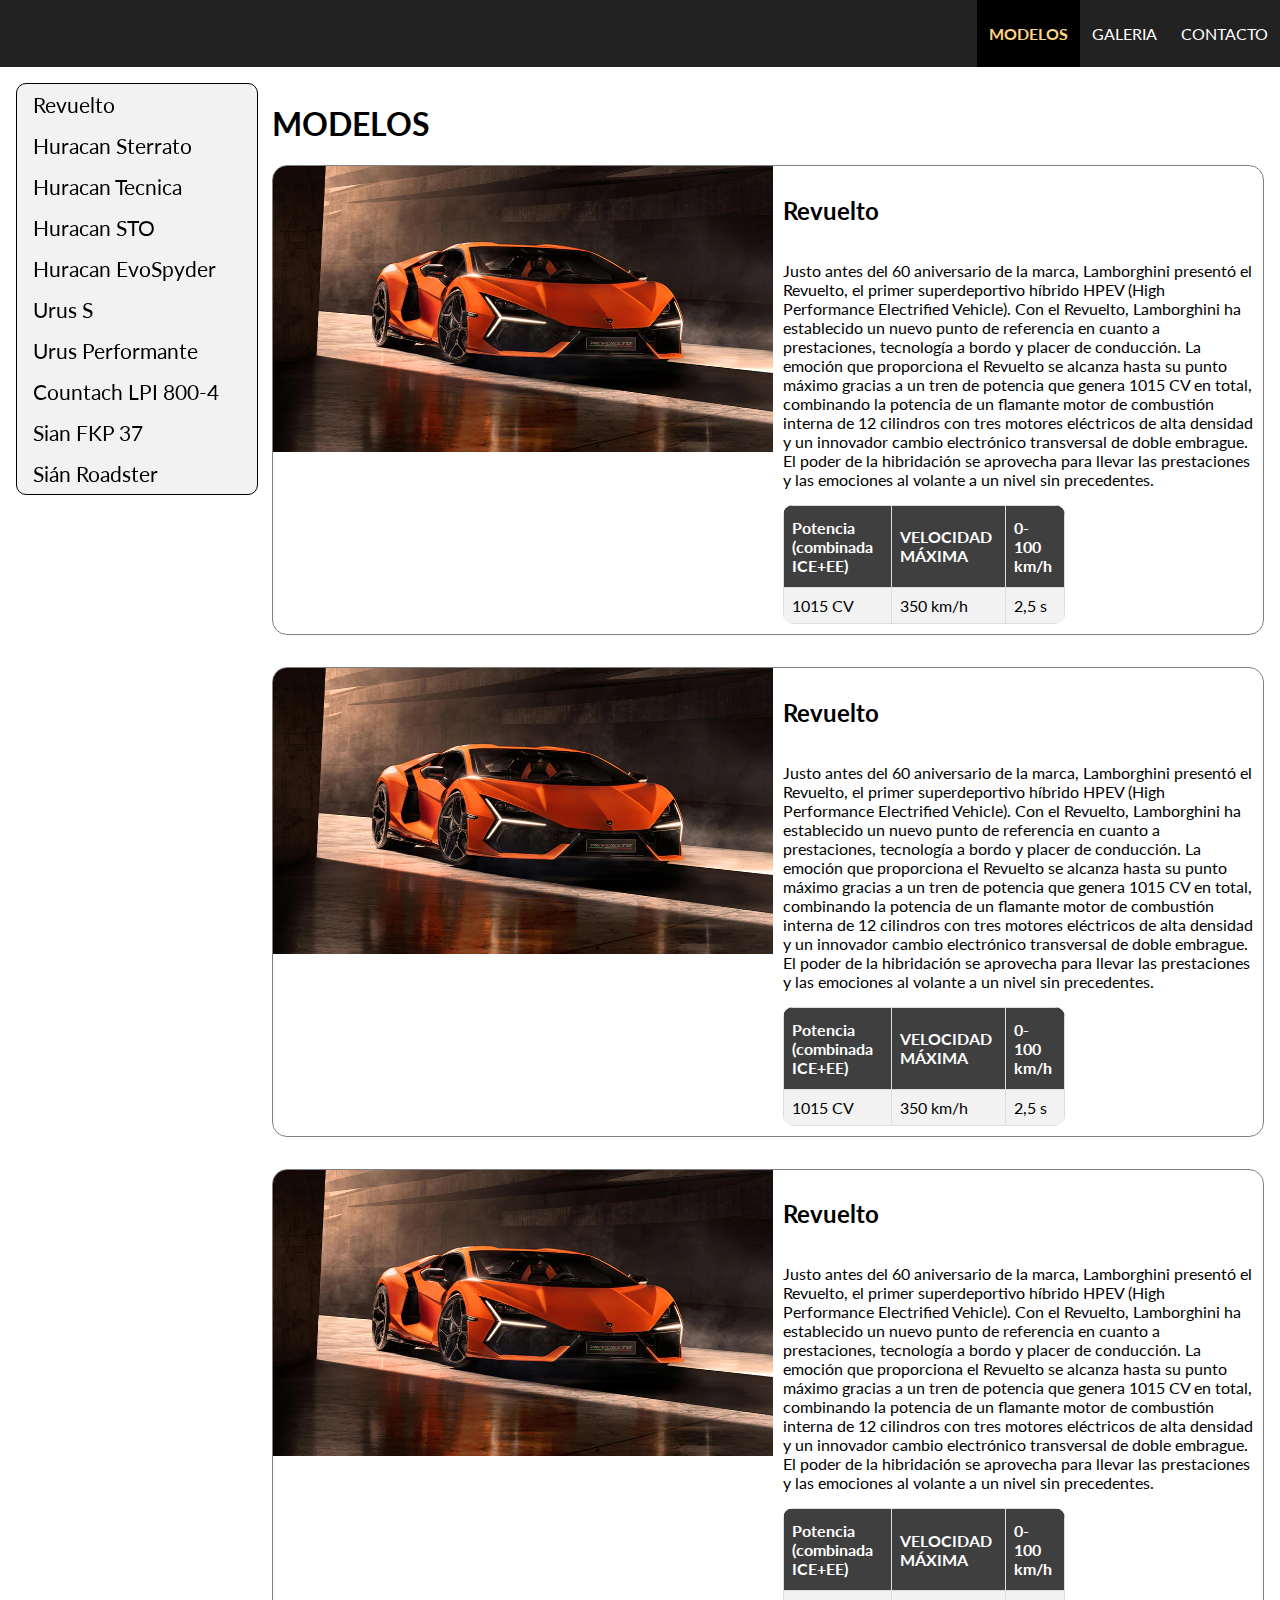
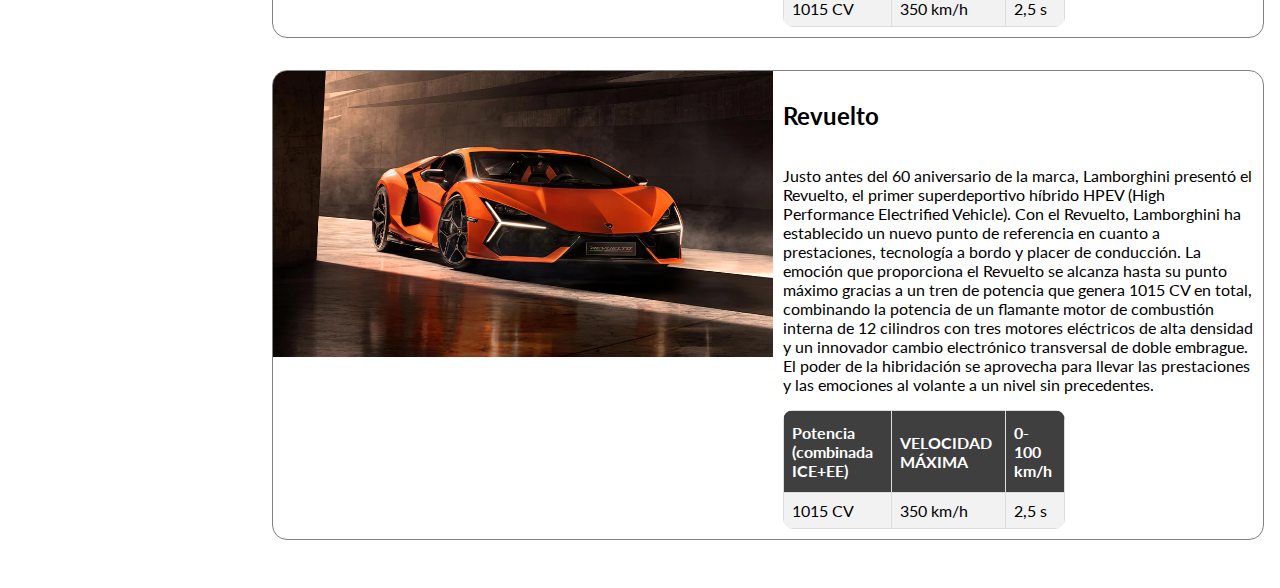
==== pages/modelos.html @ e56ed9af "mi primer commit" ====
<!DOCTYPE html>
<html lang="en">
<head>
    <meta charset="UTF-8">
    <meta name="viewport" content="width=device-width, initial-scale=1.0">
    <title>Document</title>
    <link rel="stylesheet" href="../css/styles.css">
    <link rel="preconnect" href="https://fonts.googleapis.com">
    <link rel="preconnect" href="https://fonts.gstatic.com" crossorigin>
    <link href="https://fonts.googleapis.com/css2?family=Lato:wght@400;700&display=swap" rel="stylesheet">
</head>
<body>
    <header class="header">
        <a href="../index.html" class="logo">
            <img alt="" src="https://www.lamborghini.com/sites/it-en/files/themes/custom/lambo_facelift_2019/images/logo.png" height="50" width="auto">
        </a>
        <nav class="main-nav">
            <ul>
                <li>
                    <a href="../pages/modelos.html" class="active">MODELOS</a>
                <li>
                <li>
                    <a href="../pages/galeria.html">GALERIA</a>
                </li>
                <li>
                    <a href="../pages/contacto.html">CONTACTO</a>
                </li>
            </ul>
        </nav>
    </header>
    <main class="car-models">
        <!--    Lista de modelos    -->
        <nav class="car-models-nav">
            <ul>
                <li><a href="#1">Revuelto</a></li>
                <li><a href="#2">Huracan Sterrato</a></li>
                <li><a href="#3">Huracan Tecnica</a></li>
                <li><a href="#4">Huracan STO</a></li>
                <li><a href="#5">Huracan EvoSpyder</a></li>
                <li><a href="#6">Urus S</a></li>
                <li><a href="#7">Urus Performante</a></li>
                <li><a href="#8">Countach LPI 800-4</a></li>
                <li><a href="#9">Sian FKP 37</a></li>
                <li><a href="#10">Sián Roadster</a></li>
            </ul>
        </nav>

        <div class="car-models-content">
            <h1>MODELOS</h1>
            <!--  Revuelto  -->

            <article id="1" class="car-card">
                <div class="car-model">
                    <img src="../img/Lamborghini-Revuelto.webp" alt="Lamborghini Revuelto">
                </div>
                <div class="car-info">
                    <h2>Revuelto</h2>
                    <p>
                        Justo antes del 60 aniversario de la marca, Lamborghini presentó el Revuelto, el primer superdeportivo híbrido HPEV (High Performance Electrified Vehicle). Con el Revuelto, Lamborghini ha establecido un nuevo punto de referencia en cuanto a prestaciones, tecnología a bordo y placer de conducción. La emoción que proporciona el Revuelto se alcanza hasta su punto máximo gracias a un tren de potencia que genera 1015 CV en total, combinando la potencia de un flamante motor de combustión interna de 12 cilindros con tres motores eléctricos de alta densidad y un innovador cambio electrónico transversal de doble embrague. El poder de la hibridación se aprovecha para llevar las prestaciones y las emociones al volante a un nivel sin precedentes.
                    </p>
                    <table class="stats">
                        <tr>
                            <th>Potencia (combinada ICE+EE)</th>
                            <th>VELOCIDAD MÁXIMA</th>
                            <th>0-100 km/h</th>
                        </tr>
                        <tr>
                            <td>1015 CV</td>
                            <td>350 km/h</td>
                            <td>2,5 s</td>
                        </tr>
                    </table>
                </div>
            </article>
            <article id="1" class="car-card">
                <div class="car-model">
                    <img src="../img/Lamborghini-Revuelto.webp" alt="Lamborghini Revuelto">
                </div>
                <div class="car-info">
                    <h2>Revuelto</h2>
                    <p>
                        Justo antes del 60 aniversario de la marca, Lamborghini presentó el Revuelto, el primer superdeportivo híbrido HPEV (High Performance Electrified Vehicle). Con el Revuelto, Lamborghini ha establecido un nuevo punto de referencia en cuanto a prestaciones, tecnología a bordo y placer de conducción. La emoción que proporciona el Revuelto se alcanza hasta su punto máximo gracias a un tren de potencia que genera 1015 CV en total, combinando la potencia de un flamante motor de combustión interna de 12 cilindros con tres motores eléctricos de alta densidad y un innovador cambio electrónico transversal de doble embrague. El poder de la hibridación se aprovecha para llevar las prestaciones y las emociones al volante a un nivel sin precedentes.
                    </p>
                    <table class="stats">
                        <tr>
                            <th>Potencia (combinada ICE+EE)</th>
                            <th>VELOCIDAD MÁXIMA</th>
                            <th>0-100 km/h</th>
                        </tr>
                        <tr>
                            <td>1015 CV</td>
                            <td>350 km/h</td>
                            <td>2,5 s</td>
                        </tr>
                    </table>
                </div>
            </article>
            <article id="1" class="car-card">
                <div class="car-model">
                    <img src="../img/Lamborghini-Revuelto.webp" alt="Lamborghini Revuelto">
                </div>
                <div class="car-info">
                    <h2>Revuelto</h2>
                    <p>
                        Justo antes del 60 aniversario de la marca, Lamborghini presentó el Revuelto, el primer superdeportivo híbrido HPEV (High Performance Electrified Vehicle). Con el Revuelto, Lamborghini ha establecido un nuevo punto de referencia en cuanto a prestaciones, tecnología a bordo y placer de conducción. La emoción que proporciona el Revuelto se alcanza hasta su punto máximo gracias a un tren de potencia que genera 1015 CV en total, combinando la potencia de un flamante motor de combustión interna de 12 cilindros con tres motores eléctricos de alta densidad y un innovador cambio electrónico transversal de doble embrague. El poder de la hibridación se aprovecha para llevar las prestaciones y las emociones al volante a un nivel sin precedentes.
                    </p>
                    <table class="stats">
                        <tr>
                            <th>Potencia (combinada ICE+EE)</th>
                            <th>VELOCIDAD MÁXIMA</th>
                            <th>0-100 km/h</th>
                        </tr>
                        <tr>
                            <td>1015 CV</td>
                            <td>350 km/h</td>
                            <td>2,5 s</td>
                        </tr>
                    </table>
                </div>
            </article>
            <article id="1" class="car-card">
                <div class="car-model">
                    <img src="../img/Lamborghini-Revuelto.webp" alt="Lamborghini Revuelto">
                </div>
                <div class="car-info">
                    <h2>Revuelto</h2>
                    <p>
                        Justo antes del 60 aniversario de la marca, Lamborghini presentó el Revuelto, el primer superdeportivo híbrido HPEV (High Performance Electrified Vehicle). Con el Revuelto, Lamborghini ha establecido un nuevo punto de referencia en cuanto a prestaciones, tecnología a bordo y placer de conducción. La emoción que proporciona el Revuelto se alcanza hasta su punto máximo gracias a un tren de potencia que genera 1015 CV en total, combinando la potencia de un flamante motor de combustión interna de 12 cilindros con tres motores eléctricos de alta densidad y un innovador cambio electrónico transversal de doble embrague. El poder de la hibridación se aprovecha para llevar las prestaciones y las emociones al volante a un nivel sin precedentes.
                    </p>
                    <table class="stats">
                        <tr>
                            <th>Potencia (combinada ICE+EE)</th>
                            <th>VELOCIDAD MÁXIMA</th>
                            <th>0-100 km/h</th>
                        </tr>
                        <tr>
                            <td>1015 CV</td>
                            <td>350 km/h</td>
                            <td>2,5 s</td>
                        </tr>
                    </table>
                </div>
            </article>
        </div>
    </main>
    <footer>

    </footer>
</body>
</html>
---- css/styles.css ----
html,
body {
    font-family: 'Lato', sans-serif;
    font-size: 16px;
    padding: 0;
    margin: 0;
}

ul,
ol {
    list-style: none;
    margin: 0;
    padding: 0;
}

main {
    padding: 1rem;
}

.header {
    display: flex;
    justify-content: space-between;
    align-items: center;
    background-color: #222222;
}

.logo {

}

.main-nav a {
    color: white;
    text-decoration: none;
    display: block;
    padding: 1.5rem .75rem;
}

.main-nav a:hover {
    background-color: black;
}

.main-nav a.active {
    font-weight: 700;
    background-color: black;
    color: rgb(255, 211, 130);
}

.main-nav ul {
    margin: 0;
    padding: 0;
    display: flex;
}

.stats {
    border-collapse: collapse;
    width: 60%;
    border-radius: 10px;
    overflow: hidden;
  }
  
.stats td,
.stats th {
    border: 1px solid #ddd;
    padding: 8px;
}
  
  .stats tr:nth-child(even){background-color: #f2f2f2;}
  
  .stats tr:hover {background-color: #ddd;}
  
  .stats th {
    padding-top: 12px;
    padding-bottom: 12px;
    text-align: left;
    background-color: #3f3f3f;
    color: white;
  }

.form {
    text-align: left;
}

.car-info {
    display: flex;
    align-items: flex-start;
    flex-direction: column;
    padding: 10px;
}

.car-model {
    width: 500px;
    height: 100%;
}

.car-model img {
    width: 500px;
    height: auto;
    display: block;
}

.car-card {
    margin-bottom: 2rem;
    display: flex;
    border: solid 1px gray;
    border-radius: 15px;
    overflow: hidden;
}

.car-models {
    display: flex;
    gap: 1rem;
}

.car-models-nav {
    width: 15rem;
    flex: 0 0 15rem;
    position: relative;
}

.car-models-nav ul {
    width: 100%;
    border: solid 1px;
    border-radius: 10px;
    background-color: #f2f2f2;
    overflow: hidden;
    position: sticky;
    top: 1rem;
}

.car-models-nav ul a {
    color: black;
    text-decoration: none;
    font-size: 1.3rem;
    display: block;
    padding: .5rem 1rem;
}

.car-models-nav ul a:hover {
    background-color: #ddd;
}
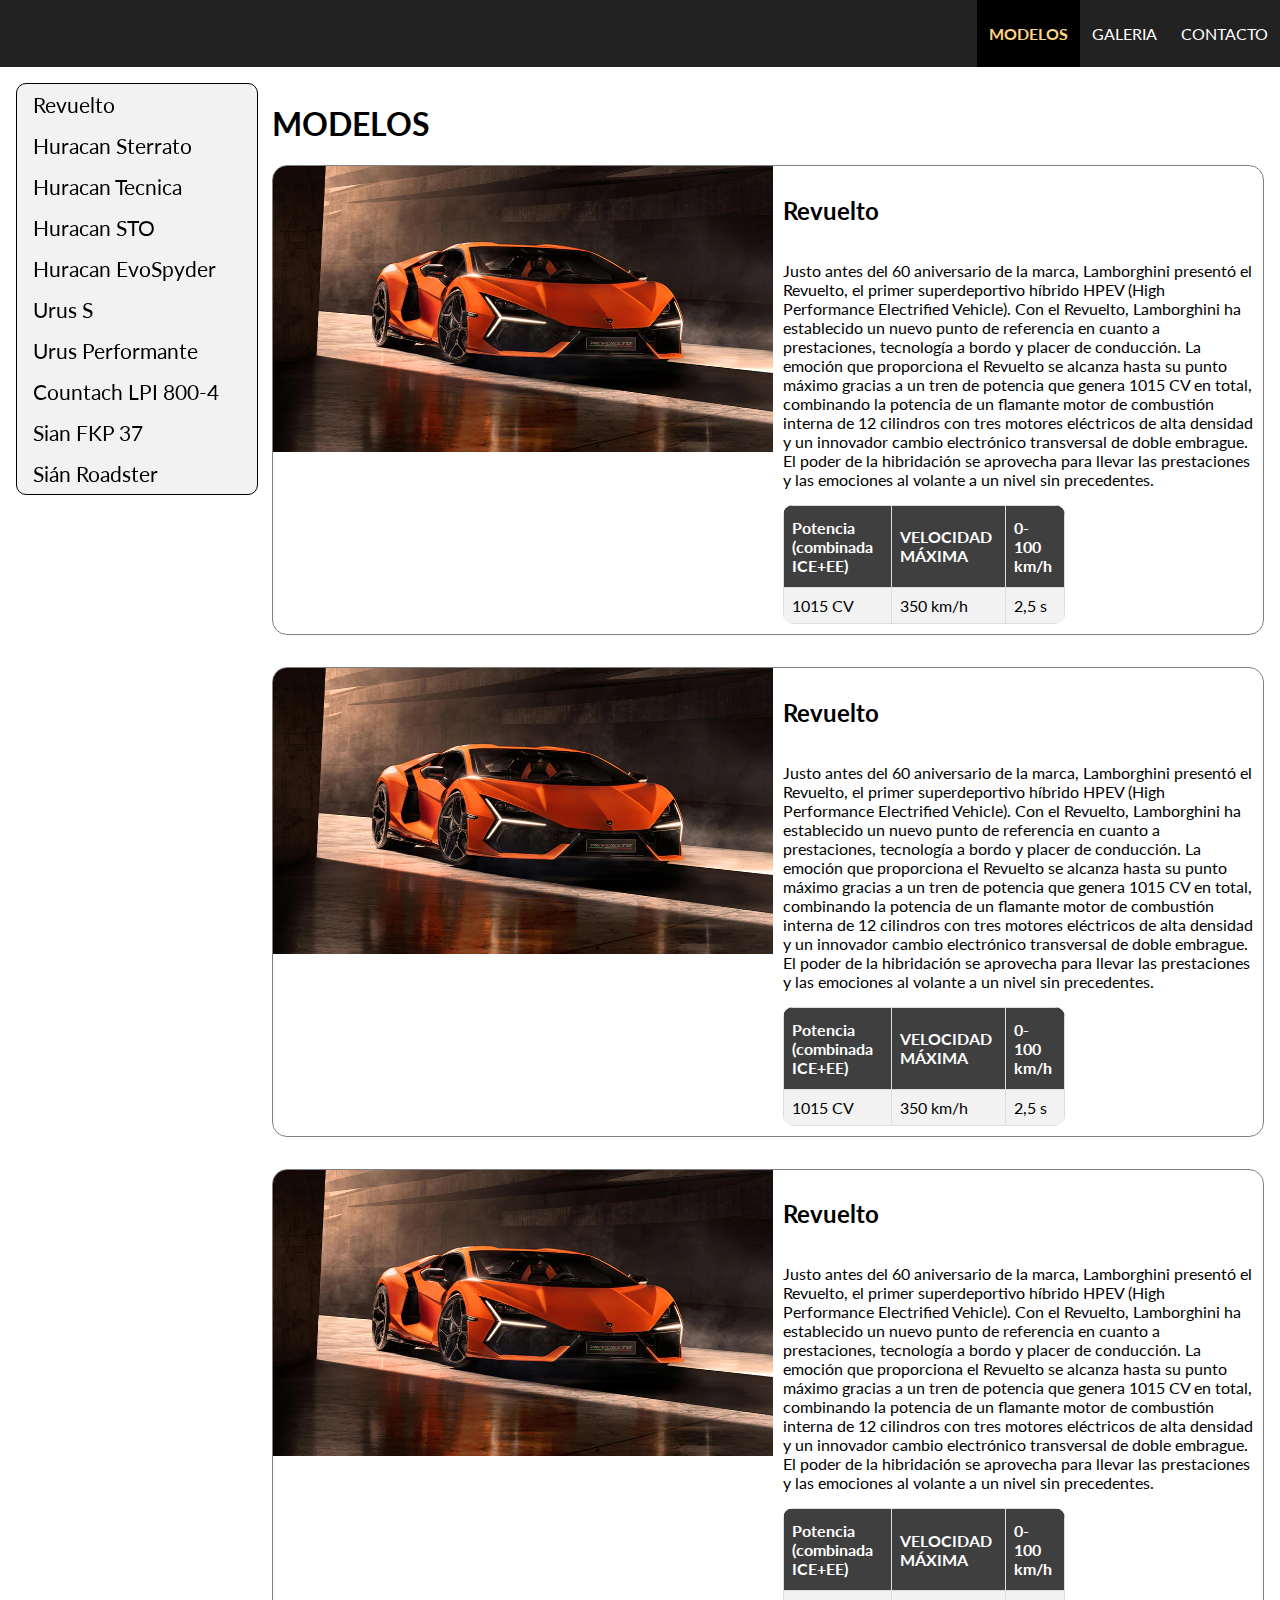
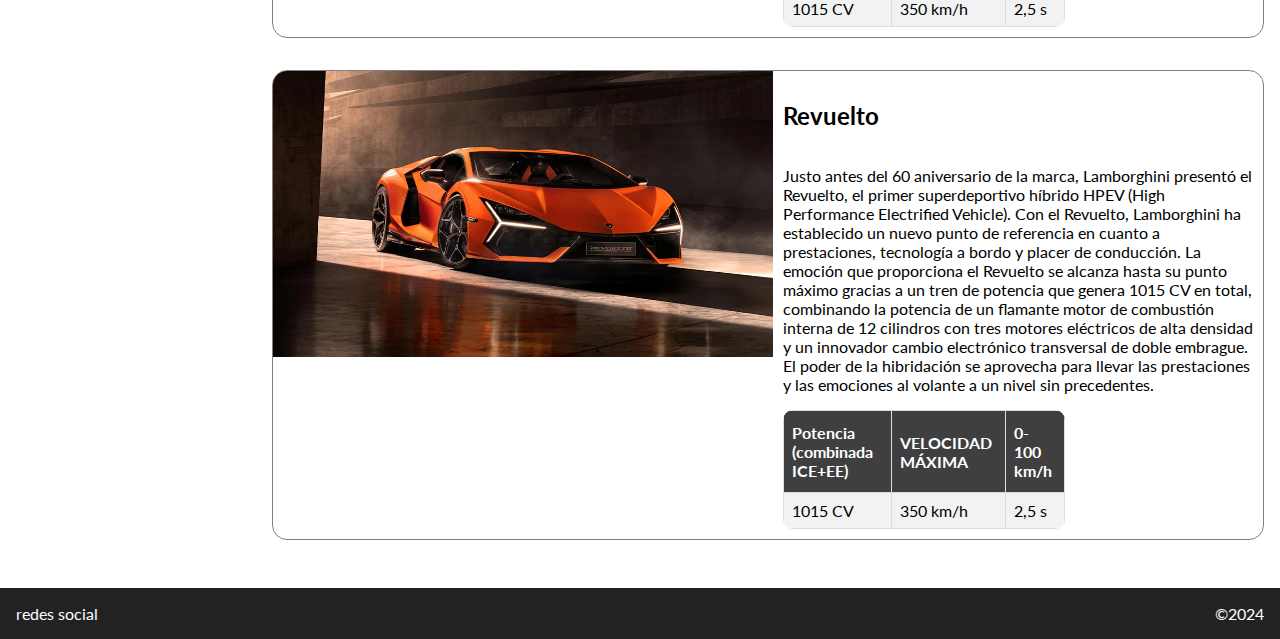
==== commit 28c2b675: "trabajo footer" ====
--- a/pages/modelos.html
+++ b/pages/modelos.html
@@ -143,8 +143,13 @@
             </article>
         </div>
     </main>
-    <footer>
-
+    <footer class="main-footer">
+        <div>
+            redes social
+        </div>
+        <div>
+            &copy;2024
+        </div>
     </footer>
 </body>
 </html>--- a/css/styles.css
+++ b/css/styles.css
@@ -139,3 +139,12 @@
     background-color: #ddd;
 }
 
+.main-footer {
+    color: white;
+    background-color: #222222;
+    padding: 1rem;
+    text-align: center;
+    display: flex;
+    justify-content: space-between;
+}
+
